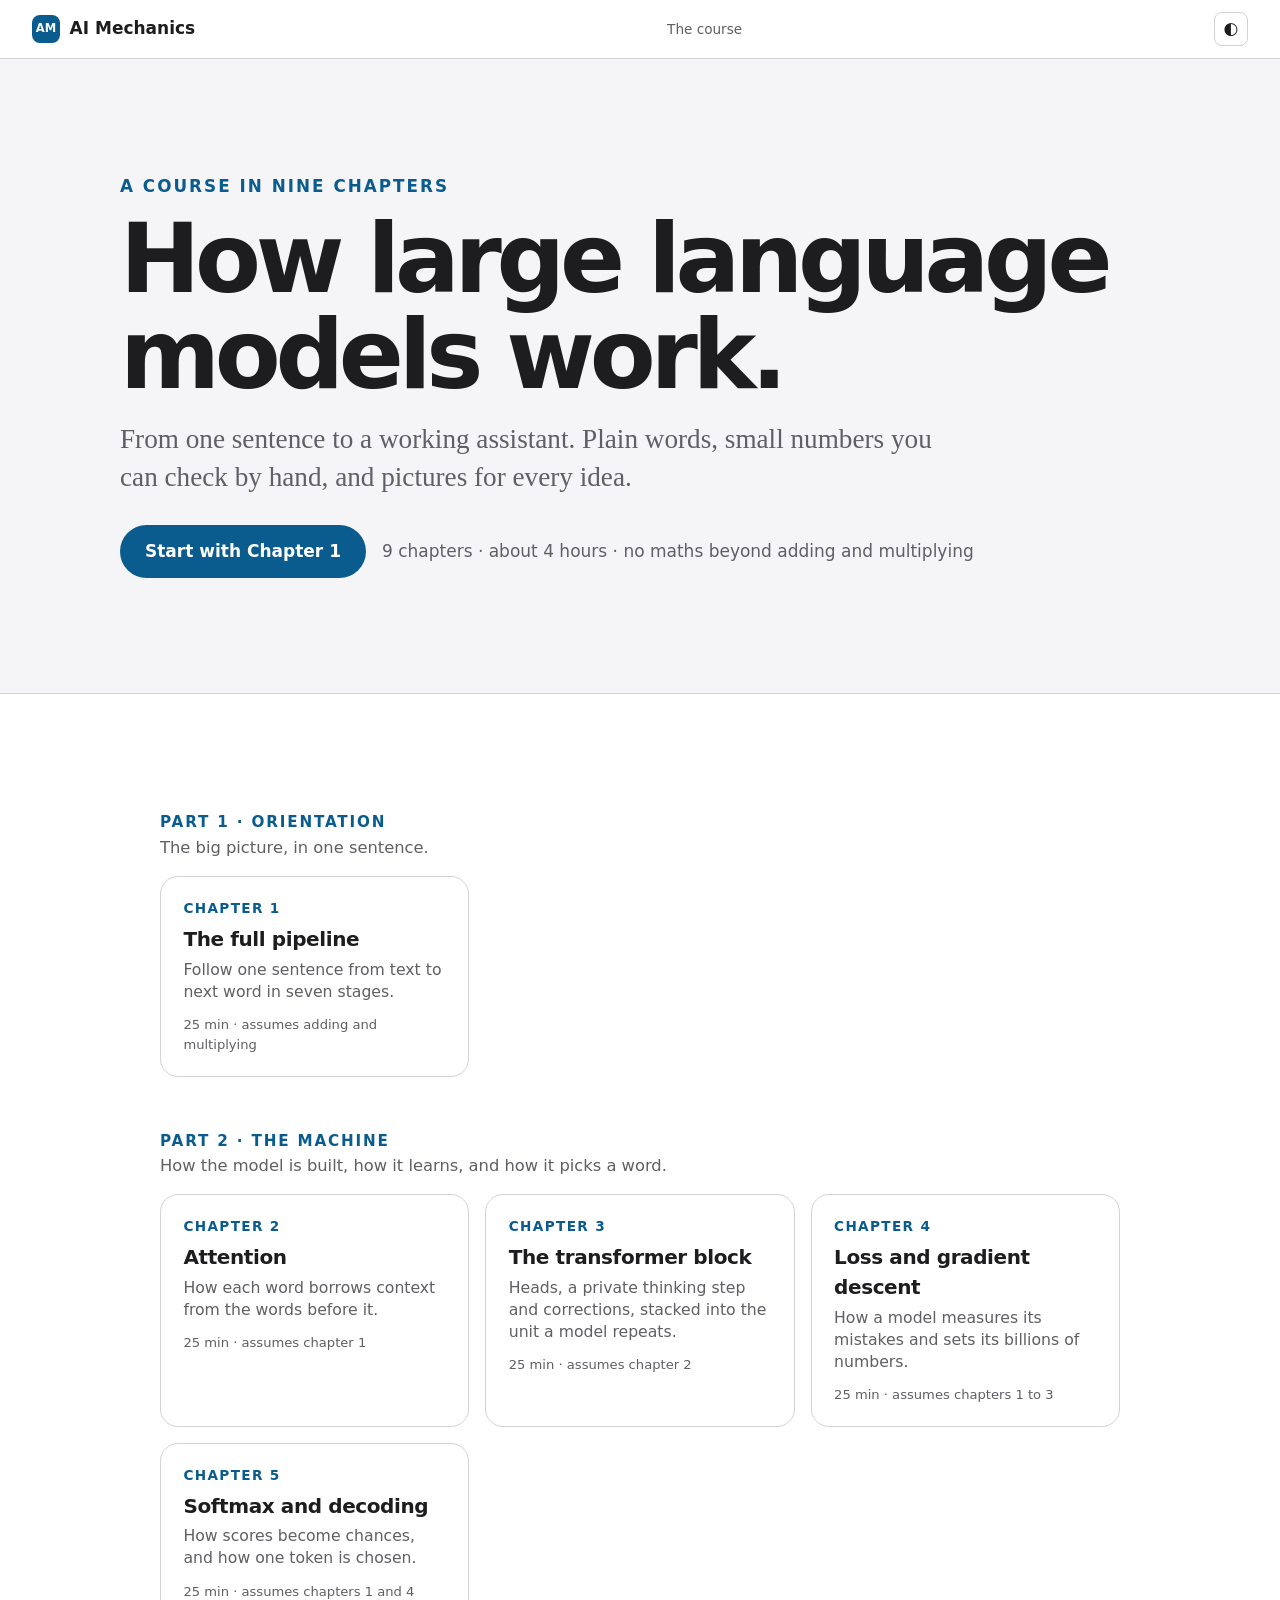
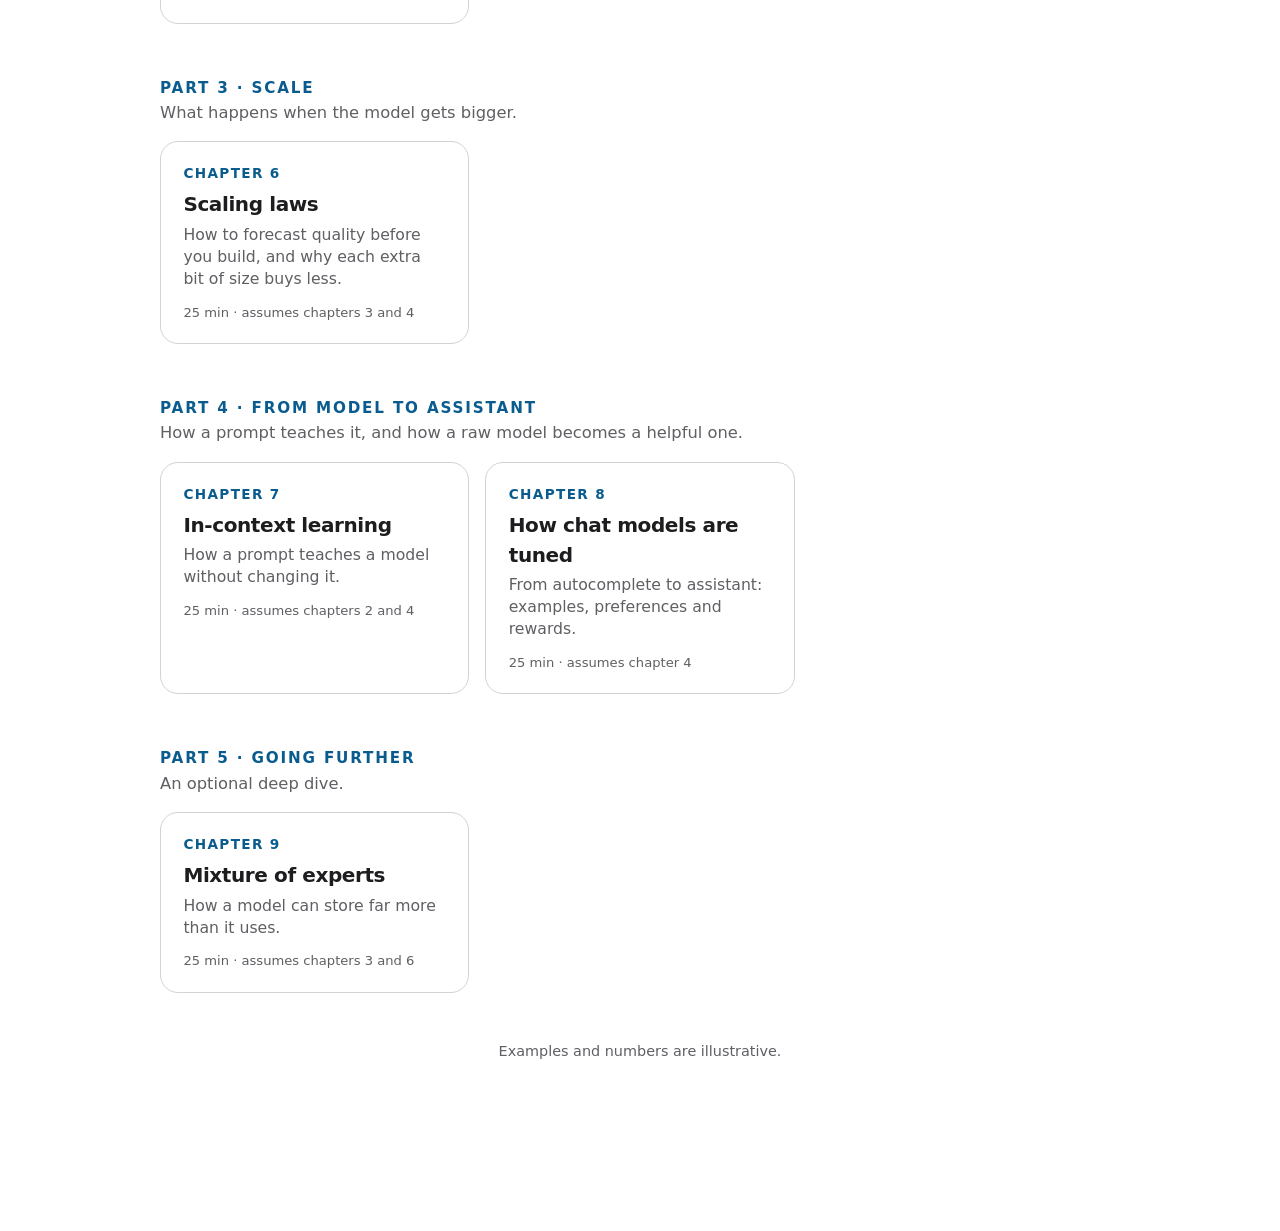
==== index.html @ 391e8fcd "Publish AI Mechanics: a nine-chapter course on how large language models work Static site (HTML, CSS" ====
<!doctype html>
<html lang="en">
<head>
<meta charset="utf-8">
<meta name="viewport" content="width=device-width, initial-scale=1">
<title>AI Mechanics: How large language models work</title>
<meta name="description" content="A nine-chapter course on how large language models work. Plain words, small numbers you can check by hand, and a picture for every idea.">
<meta name="theme-color" content="#0a5c8f">
<link rel="icon" href="favicon.svg" type="image/svg+xml">
<link rel="apple-touch-icon" href="assets/apple-touch-icon.png">
<link rel="canonical" href="https://matthewschmidt1-lgtm.github.io/ai-mechanics/">
<meta property="og:type" content="website">
<meta property="og:site_name" content="AI Mechanics">
<meta property="og:title" content="AI Mechanics: How large language models work">
<meta property="og:description" content="A nine-chapter course on how large language models work. Plain words, small numbers you can check by hand, and a picture for every idea.">
<meta property="og:url" content="https://matthewschmidt1-lgtm.github.io/ai-mechanics/">
<meta property="og:image" content="https://matthewschmidt1-lgtm.github.io/ai-mechanics/assets/og.png">
<meta name="twitter:card" content="summary_large_image">
<link rel="stylesheet" href="css/book.css?v=1.1">
</head>
<body>
<div id="app"><noscript><p style="font:17px/1.5 -apple-system,Segoe UI,Roboto,sans-serif;max-width:34em;margin:4rem auto;padding:0 1.2rem">AI Mechanics needs JavaScript to show its chapters and figures. Please turn it on, or open this page in a different browser.</p></noscript></div>
<script>window.__video=1; window.__story=0;</script>
<script src="js/kit.js?v=1.0"></script>
<script src="js/chapters.js?v=1.0"></script>
<script src="js/home.js?v=1.0"></script>
</body>
</html>
---- css/book.css ----
:root{
  --bg:#fff; --bg2:#f5f5f7; --panel:#fff; --panel2:#f2f2f7; --ink:#1d1d1f; --muted:#5f5f64; --line:#d2d2d7;
  --brand:#0a5c8f; --on-brand:#fff; --good:#248a3d; --warn:#b25000; --canvas:#0b0b0d; --tint:#e3eef6; --tint2:#fdf3e1; --tint3:#e6f4ea;
  --serif:"New York","Iowan Old Style","Palatino Linotype",Palatino,Georgia,"Times New Roman",serif; --sans:-apple-system,BlinkMacSystemFont,"SF Pro Display","SF Pro Text","Segoe UI",Roboto,system-ui,"Helvetica Neue",Arial,sans-serif;
  --mono:ui-monospace,"SF Mono",Menlo,Consolas,"Liberation Mono",monospace; color-scheme:light;
}
@media (prefers-color-scheme: dark){:root:not([data-theme=light]){
  --bg:#000; --bg2:#0a0a0c; --panel:#1c1c1e; --panel2:#2c2c2e; --ink:#f5f5f7; --muted:#a1a1a6; --line:#3a3a3c;
  --brand:#3aa0d8; --on-brand:#06202f; --good:#30d158; --warn:#ff9f0a; --tint:#0a2433; --tint2:#2b2108; --tint3:#0d2616; color-scheme:dark;}}
:root[data-theme=dark]{--bg:#000; --bg2:#0a0a0c; --panel:#1c1c1e; --panel2:#2c2c2e; --ink:#f5f5f7; --muted:#a1a1a6; --line:#3a3a3c;--brand:#3aa0d8; --on-brand:#06202f; --good:#30d158; --warn:#ff9f0a; --tint:#0a2433; --tint2:#2b2108; --tint3:#0d2616; color-scheme:dark}
*{box-sizing:border-box}
html{scroll-behavior:smooth;scroll-padding-top:76px}
body{margin:0;background:var(--bg);color:var(--ink);font-family:var(--sans);font-size:17px;line-height:1.5;-webkit-font-smoothing:antialiased}
h1,h2,h3,h4,p,ol,ul{margin:0}
button{font:inherit;color:inherit}
svg{display:block;max-width:100%}
a{color:var(--brand)}

.top{position:sticky;top:0;z-index:40;display:flex;align-items:center;gap:1rem;padding:.75rem clamp(16px,3vw,32px);background:color-mix(in srgb,var(--bg) 84%,transparent);backdrop-filter:saturate(180%) blur(18px);border-bottom:1px solid var(--line)}
.brand{display:flex;align-items:center;gap:.6rem;font-weight:600;text-decoration:none;color:var(--ink)}
.logo{width:28px;height:28px;border-radius:8px;background:var(--brand);color:var(--on-brand);display:grid;place-items:center;font-size:.72rem;font-weight:700}
.crumb{margin-left:auto;margin-right:auto;font-size:.85rem;color:var(--muted);font-weight:500}
.icon-btn{width:34px;height:34px;border-radius:8px;border:1px solid var(--line);background:transparent;cursor:pointer;display:grid;place-items:center}
.pbar{position:absolute;left:0;bottom:-1px;height:2px;background:var(--brand);width:0}

.chapter-hero{background:var(--bg2);border-bottom:1px solid var(--line);padding:clamp(48px,8vw,104px) clamp(18px,4vw,40px)}
.chapter-hero .in{max-width:1240px;margin:0 auto}
.kicker{font-size:.8rem;font-weight:600;letter-spacing:.14em;text-transform:uppercase;color:var(--brand)}
.chapter-hero h1{font-family:var(--sans);font-size:clamp(2.6rem,7vw,5.6rem);font-weight:600;letter-spacing:-.05em;line-height:1;margin:.6rem 0 1rem}
.chapter-hero .sub{font-family:var(--serif);font-size:clamp(1.2rem,2vw,1.6rem);color:var(--muted);max-width:34em;line-height:1.4}
.meta{display:flex;gap:1.6rem;flex-wrap:wrap;margin-top:1.6rem;font-size:.9rem;color:var(--muted)}
.meta b{color:var(--ink);font-weight:600}

.layout{display:grid;grid-template-columns:230px minmax(0,1fr);gap:clamp(24px,4vw,64px);max-width:1240px;margin:0 auto;padding:0 clamp(18px,4vw,40px)}
.toc{position:sticky;top:76px;align-self:start;padding:36px 0;font-size:.92rem}
.toc h4{font-size:.72rem;letter-spacing:.14em;text-transform:uppercase;color:var(--muted);font-weight:600;margin-bottom:.8rem}
.toc a{display:block;padding:.45rem .8rem;margin-left:-.8rem;border-left:2px solid transparent;color:var(--muted);text-decoration:none;line-height:1.3}
.toc a:hover{color:var(--ink)}
.toc a.on{color:var(--ink);border-left-color:var(--brand);font-weight:600}
.toc a span{display:block;font-size:.72rem;letter-spacing:.1em;color:var(--brand);font-weight:600}
article{min-width:0;padding:clamp(28px,4vw,56px) 0 96px}

section.sec{padding-top:clamp(36px,5vw,64px);margin-top:clamp(20px,3vw,36px);border-top:1px solid var(--line)}
section.sec:first-of-type{border-top:0;margin-top:0;padding-top:0}
.sec-n{font-size:.8rem;font-weight:600;letter-spacing:.14em;color:var(--brand)}
h2{font-family:var(--sans);font-size:clamp(1.9rem,3.6vw,2.8rem);font-weight:600;letter-spacing:-.04em;line-height:1.08;margin:.3rem 0 1.2rem;max-width:20em}
h3{font-family:var(--sans);font-size:1.3rem;font-weight:600;letter-spacing:-.02em;margin:2rem 0 .6rem}
.prose{max-width:700px}
.prose p{font-family:var(--serif);font-size:1.22rem;line-height:1.62;margin:0 0 1.1rem}
.prose p b,.prose p strong{font-weight:700}
.prose p i{font-style:italic}
.term{border-bottom:2px solid color-mix(in srgb,var(--brand) 45%,transparent);font-weight:600}
code,.mono{font-family:var(--mono);font-size:.88em;background:var(--panel2);padding:.1em .38em;border-radius:6px}
.eq{font-family:var(--mono);font-size:1.05rem;background:var(--panel2);border:1px solid var(--line);border-radius:12px;padding:.9rem 1.2rem;margin:1rem 0 1.3rem;max-width:700px;overflow-x:auto;white-space:nowrap}

.box{max-width:700px;border-radius:16px;padding:1.1rem 1.3rem 1.2rem;margin:1.6rem 0;border:1px solid var(--line);background:var(--panel)}
.box .lab{font-size:.72rem;font-weight:700;letter-spacing:.14em;text-transform:uppercase;margin-bottom:.45rem;display:block}
.box p{font-family:var(--serif);font-size:1.12rem;line-height:1.55;margin:0 0 .6rem}
.box p:last-child{margin-bottom:0}
.box.def{border-left:5px solid var(--brand)}.box.def .lab{color:var(--brand)}
.box.key{background:var(--tint);border-color:transparent}.box.key .lab{color:var(--brand)}
.box.analogy{background:var(--tint2);border-color:transparent}.box.analogy .lab{color:var(--warn)}
.box.example{max-width:760px;background:var(--panel);border:1.5px solid var(--ink);padding:1.3rem 1.5rem 1.5rem}.box.example .lab{color:var(--ink)}
.box.check{background:var(--tint3);border-color:transparent}.box.check .lab{color:var(--good)}
.box.note{background:var(--bg2);border-color:transparent}.box.note .lab{color:var(--muted)}
.box ol.steps{list-style:none;padding:0;counter-reset:s;margin:.6rem 0 0}
.box ol.steps li{counter-increment:s;position:relative;padding:.1rem 0 1rem 2.6rem;font-family:var(--serif);font-size:1.1rem;line-height:1.55}
.box ol.steps li::before{content:counter(s);position:absolute;left:0;top:.05rem;width:1.7rem;height:1.7rem;border-radius:50%;background:var(--ink);color:var(--bg);font-family:var(--sans);font-weight:700;font-size:.85rem;display:grid;place-items:center}
.box ol.steps li:last-child{padding-bottom:0}
table.calc{border-collapse:collapse;margin:.7rem 0;font-family:var(--mono);font-size:.92rem;width:100%;max-width:640px}
table.calc th{font-family:var(--sans);font-size:.72rem;letter-spacing:.1em;text-transform:uppercase;color:var(--muted);text-align:right;padding:.35rem .7rem;border-bottom:1.5px solid var(--line);font-weight:600}
table.calc th:first-child,table.calc td:first-child{text-align:left}
table.calc td{padding:.4rem .7rem;text-align:right;border-bottom:1px solid var(--line)}
table.calc tr.sum td{font-weight:700;border-top:1.5px solid var(--ink);border-bottom:0}
table.calc .hl{background:color-mix(in srgb,var(--brand) 16%,transparent)}
details{margin-top:.6rem}
summary{cursor:pointer;font-family:var(--sans);font-weight:600;font-size:.95rem;color:var(--brand);list-style:none}
summary::-webkit-details-marker{display:none}
summary::before{content:"+  ";font-weight:700}
details[open] summary::before{content:"\2212  "}
details .ans{margin-top:.6rem;padding-top:.6rem;border-top:1px solid color-mix(in srgb,var(--ink) 15%,transparent)}
.q{margin:0 0 1.3rem;padding-bottom:1.1rem;border-bottom:1px solid color-mix(in srgb,var(--ink) 12%,transparent)}
.q:last-child{border:0;margin:0;padding:0}
.q .qt{font-family:var(--serif);font-size:1.12rem;line-height:1.5}
.q .qn{font-family:var(--sans);font-weight:700;margin-right:.4rem}

figure{margin:2rem 0;max-width:980px}
.fig-art{position:relative;background:var(--canvas);border:1px solid #1c1c1e;border-radius:22px;overflow:hidden;aspect-ratio:2/1}
.fig-art svg{width:100%;height:100%}
figcaption{display:flex;gap:1rem;align-items:flex-start;justify-content:space-between;margin-top:.8rem;font-size:.95rem;color:var(--muted);line-height:1.45;max-width:760px}
figcaption b{color:var(--ink);font-weight:600}
.replay{flex:none;border:1px solid var(--line);background:transparent;border-radius:980px;padding:.3rem .85rem;font-size:.82rem;font-weight:600;cursor:pointer;color:var(--ink)}
.replay:hover{border-color:var(--brand);color:var(--brand)}

/* interactive */
.widget{max-width:760px;margin:1.6rem 0;border:1px solid var(--line);border-radius:18px;background:var(--panel);overflow:hidden}
.widget .wh{padding:.7rem 1.2rem;background:var(--bg2);border-bottom:1px solid var(--line);font-size:.72rem;font-weight:700;letter-spacing:.14em;text-transform:uppercase;color:var(--brand)}
.widget .wb{padding:1.2rem 1.3rem}
.wrow{display:grid;grid-template-columns:64px 1fr 56px 1fr 54px;gap:12px;align-items:center;margin-bottom:.8rem;font-family:var(--mono);font-size:.92rem}
.wrow b{font-family:var(--sans);font-weight:600}
.wrow input[type=range]{width:100%;accent-color:var(--brand)}
.wrow .bar{height:14px;border-radius:7px;background:var(--panel2);overflow:hidden}
.wrow .bar i{display:block;height:100%;background:var(--brand);width:0;transition:width .25s}
.wrow .pc{text-align:right;font-weight:700}
.wsum{font-family:var(--mono);font-size:.9rem;color:var(--muted);margin-top:.4rem}
.wcol{display:grid;grid-template-columns:64px 1fr 56px 1fr 54px;gap:12px;font-size:.7rem;letter-spacing:.1em;text-transform:uppercase;color:var(--muted);font-weight:600;margin-bottom:.4rem}

.summary-table{width:100%;max-width:760px;border-collapse:collapse;margin:1rem 0}
.summary-table td,.summary-table th{padding:.7rem .8rem;border-bottom:1px solid var(--line);text-align:left;vertical-align:top;font-size:.98rem}
.summary-table th{font-size:.72rem;letter-spacing:.1em;text-transform:uppercase;color:var(--muted)}
.summary-table td:first-child{font-weight:600;white-space:nowrap}
.summary-table td:nth-child(2){font-family:var(--mono);font-size:.88rem;color:var(--muted)}
.foot{padding:48px 0 72px;text-align:center;color:var(--muted);font-size:.9rem}


@media (max-width:620px){.prose p{font-size:1.1rem}.wrow,.wcol{grid-template-columns:52px 1fr 44px}.wrow .bar,.wrow .bar+.pc,.wcol span:nth-child(n+4){display:none}.fig-art{aspect-ratio:1.4/1}}
@media print{.top,.toc,.replay{display:none}.layout{display:block}}

/* illustration animation (used by the figures) */
.rise{opacity:0;animation:rise .7s cubic-bezier(.2,.8,.2,1) forwards;animation-delay:var(--d,0s);transform-box:fill-box;transform-origin:center}
@keyframes rise{from{opacity:0;transform:translateY(14px)}to{opacity:1;transform:none}}
.blink{animation:blink 1.05s steps(2) infinite}
@keyframes blink{50%{opacity:0}}
.fadeout{animation:fadeout .4s 1.7s forwards}
@keyframes fadeout{to{opacity:0}}
.flow{animation:flow 1.2s linear infinite}
@keyframes flow{to{stroke-dashoffset:-24}}
@media (prefers-reduced-motion: reduce){.rise{animation-duration:.01ms;animation-delay:0s}}
.chnav{display:grid;grid-template-columns:1fr 1fr;gap:16px;max-width:760px;margin:64px 0 0}
.chnav a{display:block;padding:1.2rem 1.4rem;border:1px solid var(--line);border-radius:18px;text-decoration:none;color:var(--ink);font-weight:600;font-size:1.15rem;letter-spacing:-.01em;background:var(--panel);transition:border-color .2s,transform .2s}
.chnav a:hover{border-color:var(--brand);transform:translateY(-2px)}
.chnav a span{display:block;font-size:.72rem;letter-spacing:.14em;text-transform:uppercase;color:var(--brand);margin-bottom:.3rem}
.chnav a.nx{text-align:right;grid-column:2}
.wrow.wide{grid-template-columns:64px 1fr 54px}
@media (max-width:620px){.chnav{grid-template-columns:1fr}.chnav a.nx{grid-column:1}}

/* ---- review pass: one reading edge, quieter boxes, one loud Key idea, clearer wayfinding ---- */
.box,.box.example,.widget,figcaption,.chnav,.summary-table,.eq,table.calc{max-width:700px}
figure{max-width:100%;margin:2.4rem 0}
figcaption{max-width:none;margin-top:.7rem;font-size:.98rem}
figcaption b{color:var(--ink)}
.fig-art{border-radius:18px}
.replay{min-height:36px}
section.sec{padding-top:clamp(56px,7vw,96px);margin-top:clamp(28px,4vw,56px)}
.sec-n{font-size:.85rem}
.chapter-hero{padding-bottom:clamp(36px,5vw,64px)}
@media (min-width:861px){.chapter-hero .in{padding-left:calc(230px + clamp(24px,4vw,64px))}}
@media (min-width:861px) and (max-width:1100px){.layout{grid-template-columns:180px minmax(0,1fr);gap:28px}.chapter-hero .in{padding-left:calc(180px + 28px)}.toc{font-size:.85rem}}
.prose p{margin-bottom:1rem}
.box p{font-size:1.18rem}

/* quiet definitions and analogies */
.box.def,.box.analogy,.box.note{background:none;border:0;border-left:3px solid var(--brand);border-radius:0;padding:.25rem 0 .25rem 1.1rem}
.box.analogy{border-left-color:var(--warn)}
.box.note{border-left-color:var(--line)}
.box.def .lab,.box.note .lab{color:var(--muted)}
.box.analogy p{font-style:italic}
/* the one loud callout */
.box.key{background:none;border:0;border-top:2px solid var(--brand);border-bottom:1px solid var(--line);border-radius:0;padding:1.3rem 0}
.box.key p{font-size:clamp(1.35rem,2.4vw,1.7rem);line-height:1.3;letter-spacing:-.01em;font-weight:500}
/* worked example: calmer frame, answer row stands out */
.box.example{border:1px solid var(--line);padding:1.4rem 1.6rem}
.box.example .lab{display:inline-block;background:var(--ink);color:var(--bg);padding:.25rem .65rem;border-radius:6px}
.box.example > p:last-child{background:var(--tint);margin:1.1rem -1.6rem -1.4rem;padding:1rem 1.6rem;border-radius:0 0 15px 15px}
table.calc{font-variant-numeric:tabular-nums}
table.calc td{padding:.55rem .8rem}
/* answers and widgets read as controls */
summary{display:inline-flex;align-items:center;gap:.5rem;padding:.5rem 1rem;border:1px solid var(--line);border-radius:980px;background:var(--panel);min-height:40px}
summary:hover{border-color:var(--brand)}
summary:focus-visible,.replay:focus-visible,.toc a:focus-visible{outline:2px solid var(--brand);outline-offset:2px}
details .ans{border-left:3px solid var(--good);padding-left:1rem;border-top:0}
.widget{border-color:var(--brand)}
.widget .wh::before{content:"Interactive";background:var(--brand);color:var(--on-brand);padding:.15rem .55rem;border-radius:980px;margin-right:.7rem;letter-spacing:.08em}
.widget input[type=range]{height:28px}
/* wayfinding */
.pbar{height:3px}
.toc a.on{background:var(--bg2);border-radius:0 8px 8px 0}
.toc a.done span::after{content:"  \2713";color:var(--good)}
.toc .count{margin-top:1rem;font-size:.78rem;color:var(--muted)}
@media (max-width:860px){
  .toc{display:flex;position:sticky;top:57px;z-index:30;gap:.4rem;overflow-x:auto;padding:.55rem 0;margin:0 calc(-1 * clamp(18px,4vw,40px));padding-left:clamp(18px,4vw,40px);background:var(--bg);border-bottom:1px solid var(--line);align-self:auto}
  .toc h4,.toc .count{display:none}
  .toc a{flex:none;margin:0;border:1px solid var(--line);border-radius:980px;padding:.3rem .8rem;white-space:nowrap}
  .toc a span{display:inline;margin-right:.35rem}
  .toc a.on{background:var(--brand);color:var(--on-brand);border-color:var(--brand)}
  .toc a.on span{color:var(--on-brand)}
  .layout{display:block;padding-top:0}
  .chapter-hero .in{padding-left:0}
}
@media (max-width:620px){
  .chapter-hero{padding:40px 18px 32px}
  figure{margin-left:-18px;margin-right:-18px}
  .fig-art{border-radius:0;border-left:0;border-right:0}
  figcaption{padding:0 18px}
  .summary-table td:nth-child(2),.summary-table th:nth-child(2){display:none}
  .summary-table td:first-child{white-space:normal}
  .box.example{padding:1.1rem 1.1rem}.box.example > p:last-child{margin:1rem -1.1rem -1.1rem;padding:.9rem 1.1rem}
  table.calc{display:block;overflow-x:auto}
}

ol.plain{margin:0 0 1rem;padding-left:1.4rem;font-family:var(--serif);font-size:1.22rem;line-height:1.6;max-width:700px}
ol.plain li{margin-bottom:.3rem}
.brand{white-space:nowrap}
.crumb{white-space:nowrap;overflow:hidden;text-overflow:ellipsis;min-width:0}
@media (max-width:620px){.crumb{display:none}.icon-btn{margin-left:auto}}

/* phone figures: keep text readable by letting the picture scroll sideways instead of shrinking */
.fig-hint{display:none}
@media (max-width:620px){
  .fig-art{aspect-ratio:auto;height:auto;overflow-x:auto;overflow-y:hidden;-webkit-overflow-scrolling:touch;scrollbar-width:thin}
  .fig-art svg{width:960px;height:480px;max-width:none}
  .fig-hint{display:block;padding:.5rem 18px 0;font-size:.8rem;color:var(--muted);letter-spacing:.02em}
}
.box.ref{background:var(--bg2);border:0;border-left:3px solid var(--muted);border-radius:0 14px 14px 0;padding:1rem 1.2rem 1.1rem}
.box.ref .lab{color:var(--muted)}
.box.ref p{font-family:var(--sans);font-size:1rem;line-height:1.55}
.box.ref a,.summary-table a{color:var(--brand);font-weight:600}

/* ---- second review pass ---- */
.replay{min-height:44px;padding:.45rem 1.1rem}
summary{min-height:44px}
.chnav a:focus-visible,.icon-btn:focus-visible,.box.ref a:focus-visible,.widget input:focus-visible,.brand:focus-visible,summary:focus-visible{outline:2px solid var(--brand);outline-offset:2px}
.box.ref a[target=_blank]::after,.summary-table a[target=_blank]::after{content:" \2197";font-weight:400}
.box.ref a{display:inline-block;padding:.15rem 0}
.box ol.steps li::before{background:var(--panel2);color:var(--ink);border:1px solid var(--line)}
:root[data-theme=dark] .sec-n,:root[data-theme=dark] .kicker,:root[data-theme=dark] .box .lab,:root[data-theme=dark] .widget .wh{color:#6cb8e6}
@media (prefers-color-scheme: dark){:root:not([data-theme=light]) .sec-n,:root:not([data-theme=light]) .kicker,:root:not([data-theme=light]) .box .lab,:root:not([data-theme=light]) .widget .wh{color:#6cb8e6}}
.box.def .lab,.box.note .lab,.box.ref .lab{color:var(--muted)}
.box.analogy .lab{color:var(--warn)}.box.check .lab{color:var(--good)}
@media (max-width:860px){
  .toc::before{content:attr(data-count);flex:none;align-self:center;font-size:.78rem;font-weight:600;color:var(--muted);padding-right:.5rem}
  .toc a{min-height:40px;display:inline-flex;align-items:center}
}
@media (max-width:620px){
  .icon-btn{width:44px;height:44px}
  table.calc{border-right:3px solid var(--line)}
  table.calc th,table.calc td{padding:.5rem .55rem;font-size:.85rem}
  .widget input[type=range]{height:44px}
}

/* larger eyebrows: the small uppercase labels above titles and boxes */
.kicker{font-size:1.05rem;letter-spacing:.12em}
.sec-n{font-size:1.05rem;letter-spacing:.12em}
.box .lab{font-size:.9rem;letter-spacing:.12em;margin-bottom:.55rem}
.widget .wh{font-size:.88rem;letter-spacing:.12em}
.toc h4{font-size:.85rem}
.toc a span{font-size:.85rem}
.chnav a span{font-size:.85rem}
.summary-table th,table.calc th{font-size:.82rem}
.box.example .lab{font-size:.9rem}
@media (max-width:620px){.kicker,.sec-n{font-size:.95rem}.box .lab{font-size:.85rem}}

/* chapters menu and richer chapter cards */
.top details.ch{position:relative}
.top details.ch summary{display:inline-flex;align-items:center;min-height:36px;padding:.3rem .9rem;border:1px solid var(--line);border-radius:980px;font-size:.88rem;font-weight:600;color:var(--ink);cursor:pointer;list-style:none;background:transparent}
.top details.ch summary::before{content:"";}
.top details.ch[open] summary{border-color:var(--brand);color:var(--brand)}
.top details.ch ul{position:absolute;top:46px;left:0;width:340px;max-height:72vh;overflow:auto;background:var(--panel);border:1px solid var(--line);border-radius:14px;padding:.4rem;list-style:none;margin:0;box-shadow:0 18px 50px rgba(0,0,0,.22);z-index:60}
.top details.ch a{display:flex;gap:.7rem;align-items:baseline;padding:.6rem .8rem;min-height:44px;border-radius:8px;color:var(--ink);text-decoration:none;font-size:.95rem}
.top details.ch a:hover{background:var(--bg2)}
.top details.ch a[aria-current]{background:var(--bg2);font-weight:600}
.top details.ch a b{flex:none;width:1.2rem;color:var(--brand);font-weight:700}
.top details.ch .tick{color:var(--good);font-style:normal}
.chnav a small{display:block;font-weight:400;font-size:.9rem;color:var(--muted);margin-top:.35rem;letter-spacing:0;line-height:1.35}
.chnav a.nx{background:var(--tint);border-color:transparent}
@media (max-width:620px){.top details.ch ul{position:fixed;left:12px;right:12px;width:auto;top:58px}.top details.ch summary{padding:.3rem .75rem}}

/* course home */
.home-hero{background:var(--bg2);border-bottom:1px solid var(--line);padding:clamp(56px,9vw,120px) clamp(18px,4vw,40px)}
.home-hero .in,.home-main{max-width:1040px;margin:0 auto}
.home-hero h1{font-size:clamp(2.8rem,8vw,6rem);font-weight:600;letter-spacing:-.055em;line-height:1;margin:.7rem 0 1.1rem}
.home-hero .sub{font-family:var(--serif);font-size:clamp(1.2rem,2.2vw,1.7rem);color:var(--muted);max-width:30em;line-height:1.4}
.home-hero .row{display:flex;gap:1rem;align-items:center;flex-wrap:wrap;margin-top:1.8rem}
.btn{display:inline-flex;align-items:center;padding:.8rem 1.5rem;border-radius:980px;border:1px solid var(--line);background:var(--panel);font-weight:600;text-decoration:none;color:var(--ink)}
.btn.primary{background:var(--brand);border-color:transparent;color:var(--on-brand)}
.home-main{padding:clamp(32px,5vw,64px) clamp(18px,4vw,40px) 96px}
.part{margin-top:clamp(32px,5vw,56px)}
.part h2{font-family:var(--sans);font-size:.95rem;letter-spacing:.12em;text-transform:uppercase;color:var(--brand);font-weight:700;margin:0 0 .3rem;max-width:none}
.part p.pb{color:var(--muted);margin:0 0 1rem;font-size:1.02rem}
.cards{display:grid;grid-template-columns:repeat(auto-fill,minmax(300px,1fr));gap:16px}
a.cc{display:block;padding:1.3rem 1.4rem;border:1px solid var(--line);border-radius:18px;background:var(--panel);text-decoration:none;color:var(--ink);transition:border-color .2s,transform .2s}
a.cc:hover{border-color:var(--brand);transform:translateY(-2px)}
a.cc .n{font-size:.85rem;font-weight:700;letter-spacing:.1em;color:var(--brand)}
a.cc b{display:block;font-size:1.25rem;font-weight:600;letter-spacing:-.02em;margin:.35rem 0 .3rem}
a.cc p{color:var(--muted);font-size:.98rem;line-height:1.4;margin:0}
a.cc .m{margin-top:.8rem;font-size:.82rem;color:var(--muted)}
a.cc .m .ok{color:var(--good);font-weight:700}

/* phones: let figures run edge to edge, including the right side */
@media (max-width:620px){figure{max-width:none;width:calc(100% + 36px)}}
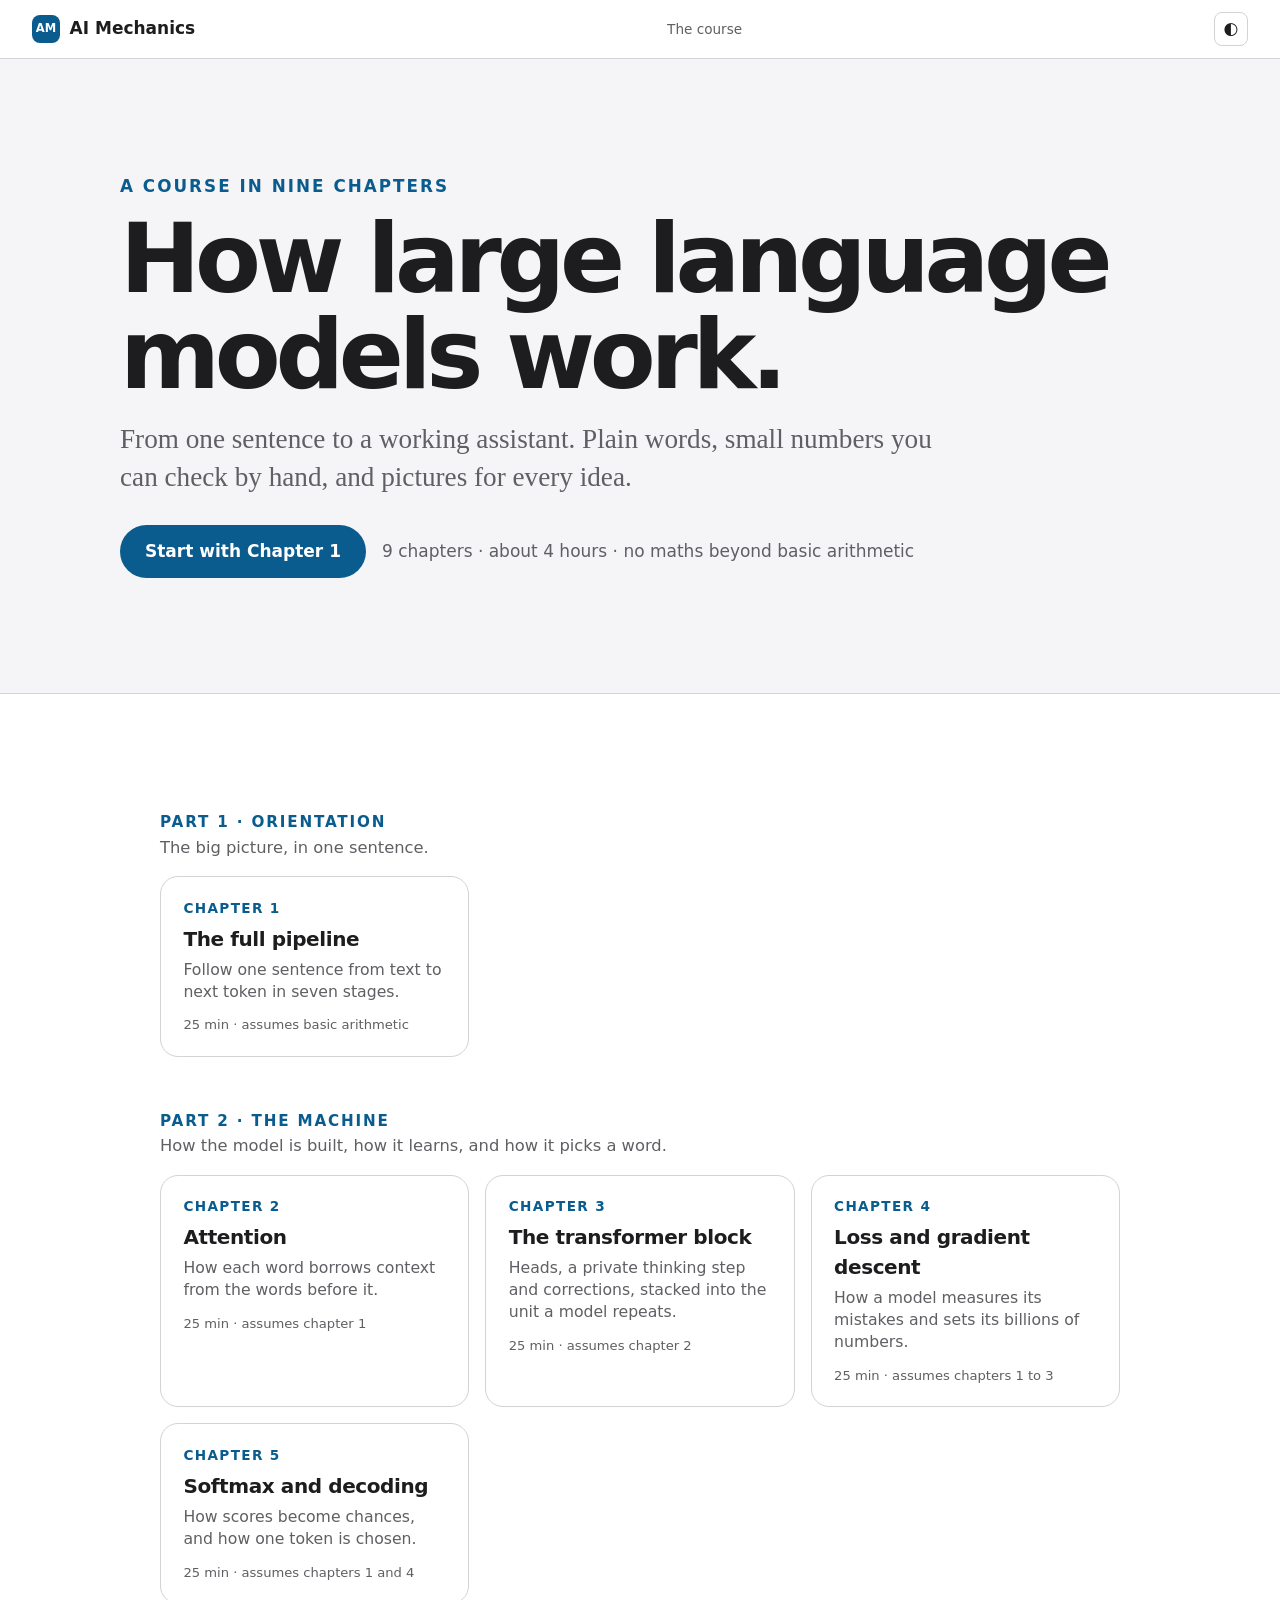
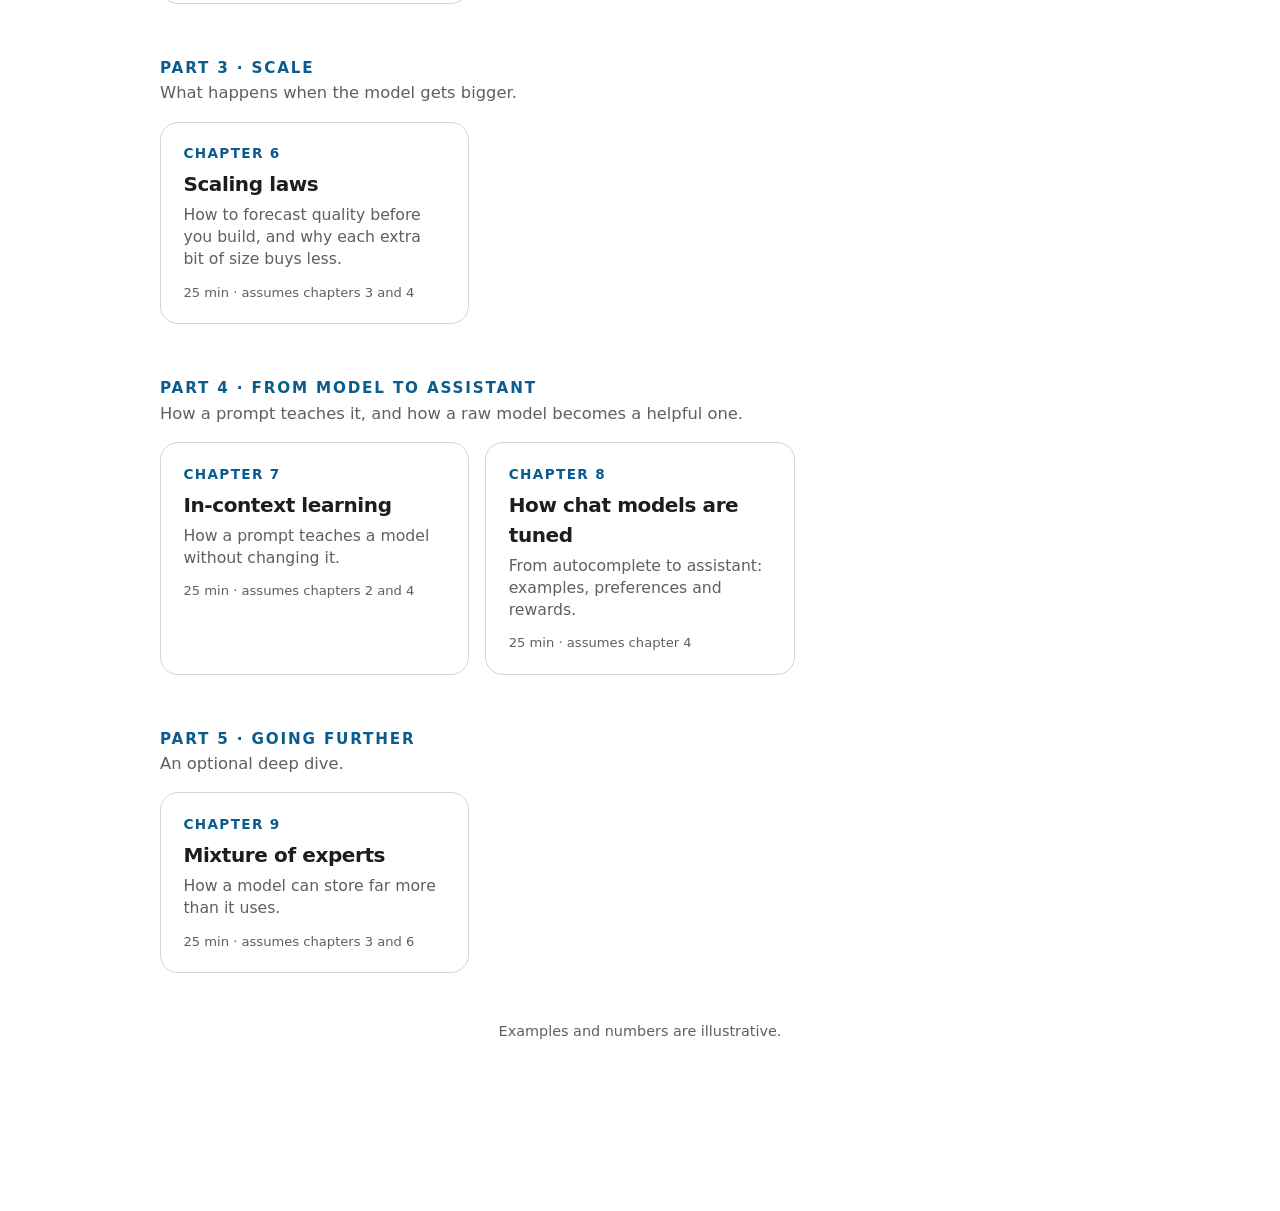
==== commit 0f81897d: "Chapter 1 final edit pass: token consistency, typeset softmax, simpler wording - Correct the Figure " ====
--- a/index.html
+++ b/index.html
@@ -16,13 +16,13 @@
 <meta property="og:url" content="https://matthewschmidt1-lgtm.github.io/ai-mechanics/">
 <meta property="og:image" content="https://matthewschmidt1-lgtm.github.io/ai-mechanics/assets/og.png">
 <meta name="twitter:card" content="summary_large_image">
-<link rel="stylesheet" href="css/book.css?v=1.1">
+<link rel="stylesheet" href="css/book.css?v=1.5">
 </head>
 <body>
 <div id="app"><noscript><p style="font:17px/1.5 -apple-system,Segoe UI,Roboto,sans-serif;max-width:34em;margin:4rem auto;padding:0 1.2rem">AI Mechanics needs JavaScript to show its chapters and figures. Please turn it on, or open this page in a different browser.</p></noscript></div>
 <script>window.__video=1; window.__story=0;</script>
-<script src="js/kit.js?v=1.0"></script>
-<script src="js/chapters.js?v=1.0"></script>
-<script src="js/home.js?v=1.0"></script>
+<script src="js/kit.js?v=1.5"></script>
+<script src="js/chapters.js?v=1.5"></script>
+<script src="js/home.js?v=1.5"></script>
 </body>
 </html>
--- a/css/book.css
+++ b/css/book.css
@@ -82,7 +82,7 @@
 .q{margin:0 0 1.3rem;padding-bottom:1.1rem;border-bottom:1px solid color-mix(in srgb,var(--ink) 12%,transparent)}
 .q:last-child{border:0;margin:0;padding:0}
 .q .qt{font-family:var(--serif);font-size:1.12rem;line-height:1.5}
-.q .qn{font-family:var(--sans);font-weight:700;margin-right:.4rem}
+.q .qn{font-family:var(--sans);font-weight:700;margin-right:.15rem}
 
 figure{margin:2rem 0;max-width:980px}
 .fig-art{position:relative;background:var(--canvas);border:1px solid #1c1c1e;border-radius:22px;overflow:hidden;aspect-ratio:2/1}
@@ -288,3 +288,9 @@
 
 /* phones: let figures run edge to edge, including the right side */
 @media (max-width:620px){figure{max-width:none;width:calc(100% + 36px)}}
+
+/* typeset fractions in formulas */
+.eq .frac{display:inline-flex;flex-direction:column;vertical-align:middle;text-align:center;margin:0 .2em}
+.eq .frac .num{border-bottom:1.5px solid currentColor;padding:0 .35em .2em}
+.eq .frac .den{padding:.2em .35em 0}
+.eq{white-space:nowrap;line-height:1.6}
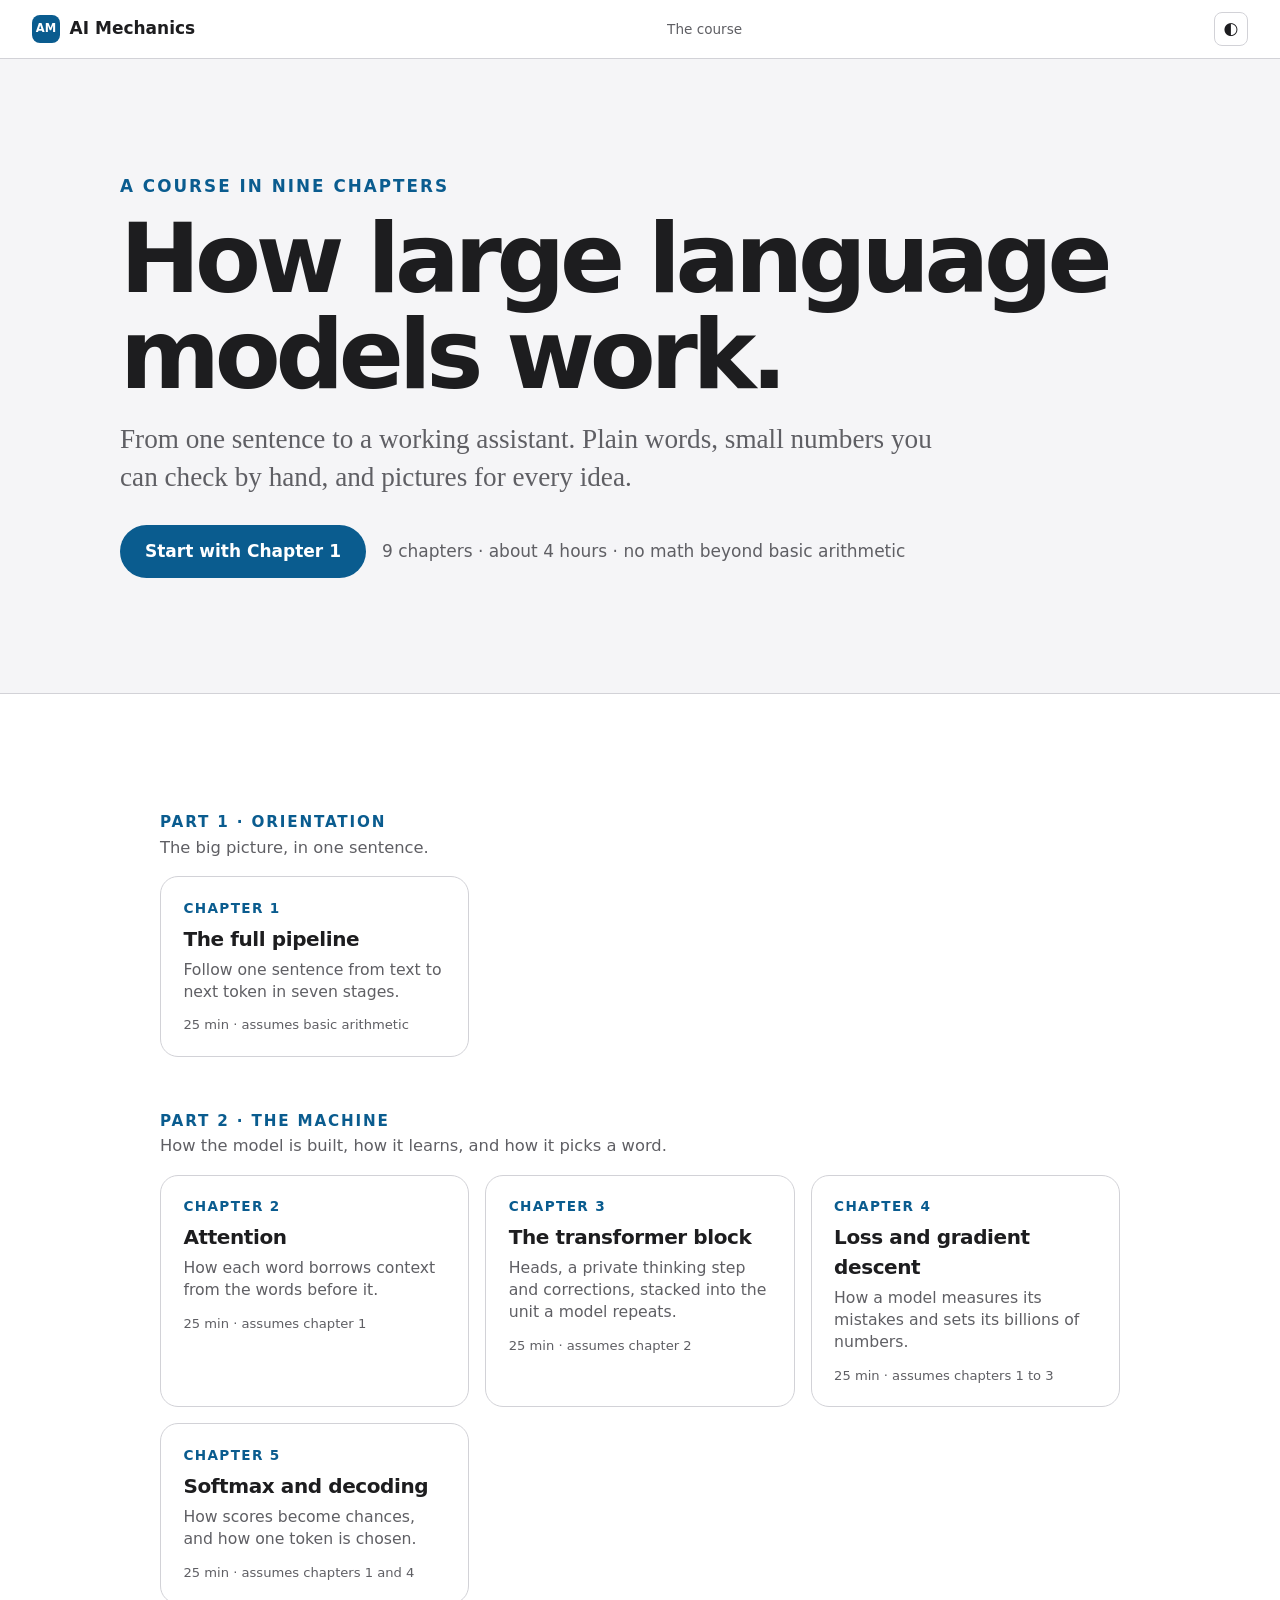
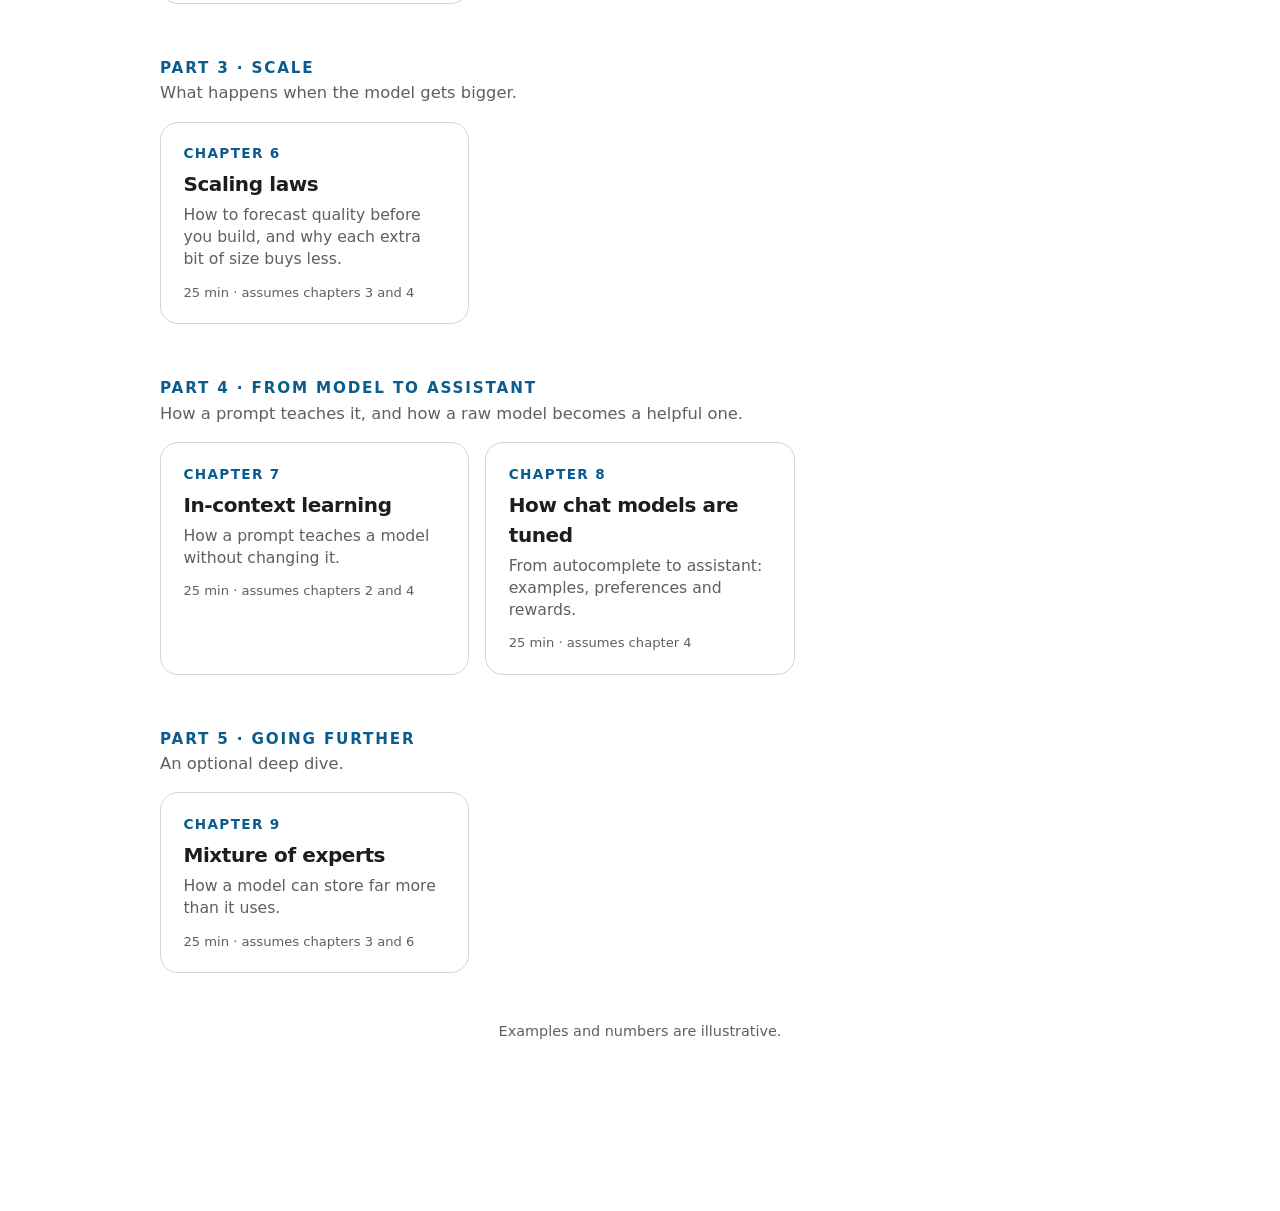
==== commit e5e478b6: "Apply the reader's pass: chapter hand-offs, clearer definitions, calmer interview boxes - Bridge eve" ====
--- a/index.html
+++ b/index.html
@@ -16,13 +16,13 @@
 <meta property="og:url" content="https://matthewschmidt1-lgtm.github.io/ai-mechanics/">
 <meta property="og:image" content="https://matthewschmidt1-lgtm.github.io/ai-mechanics/assets/og.png">
 <meta name="twitter:card" content="summary_large_image">
-<link rel="stylesheet" href="css/book.css?v=1.5">
+<link rel="stylesheet" href="css/book.css?v=1.9">
 </head>
 <body>
 <div id="app"><noscript><p style="font:17px/1.5 -apple-system,Segoe UI,Roboto,sans-serif;max-width:34em;margin:4rem auto;padding:0 1.2rem">AI Mechanics needs JavaScript to show its chapters and figures. Please turn it on, or open this page in a different browser.</p></noscript></div>
 <script>window.__video=1; window.__story=0;</script>
-<script src="js/kit.js?v=1.5"></script>
-<script src="js/chapters.js?v=1.5"></script>
-<script src="js/home.js?v=1.5"></script>
+<script src="js/kit.js?v=1.9"></script>
+<script src="js/chapters.js?v=1.9"></script>
+<script src="js/home.js?v=1.9"></script>
 </body>
 </html>
--- a/css/book.css
+++ b/css/book.css
@@ -294,3 +294,7 @@
 .eq .frac .num{border-bottom:1.5px solid currentColor;padding:0 .35em .2em}
 .eq .frac .den{padding:.2em .35em 0}
 .eq{white-space:nowrap;line-height:1.6}
+
+/* two-column glossary tables read left to right */
+table.calc.text th,table.calc.text td{text-align:left}
+table.calc.text td:first-child{white-space:nowrap;font-weight:600}
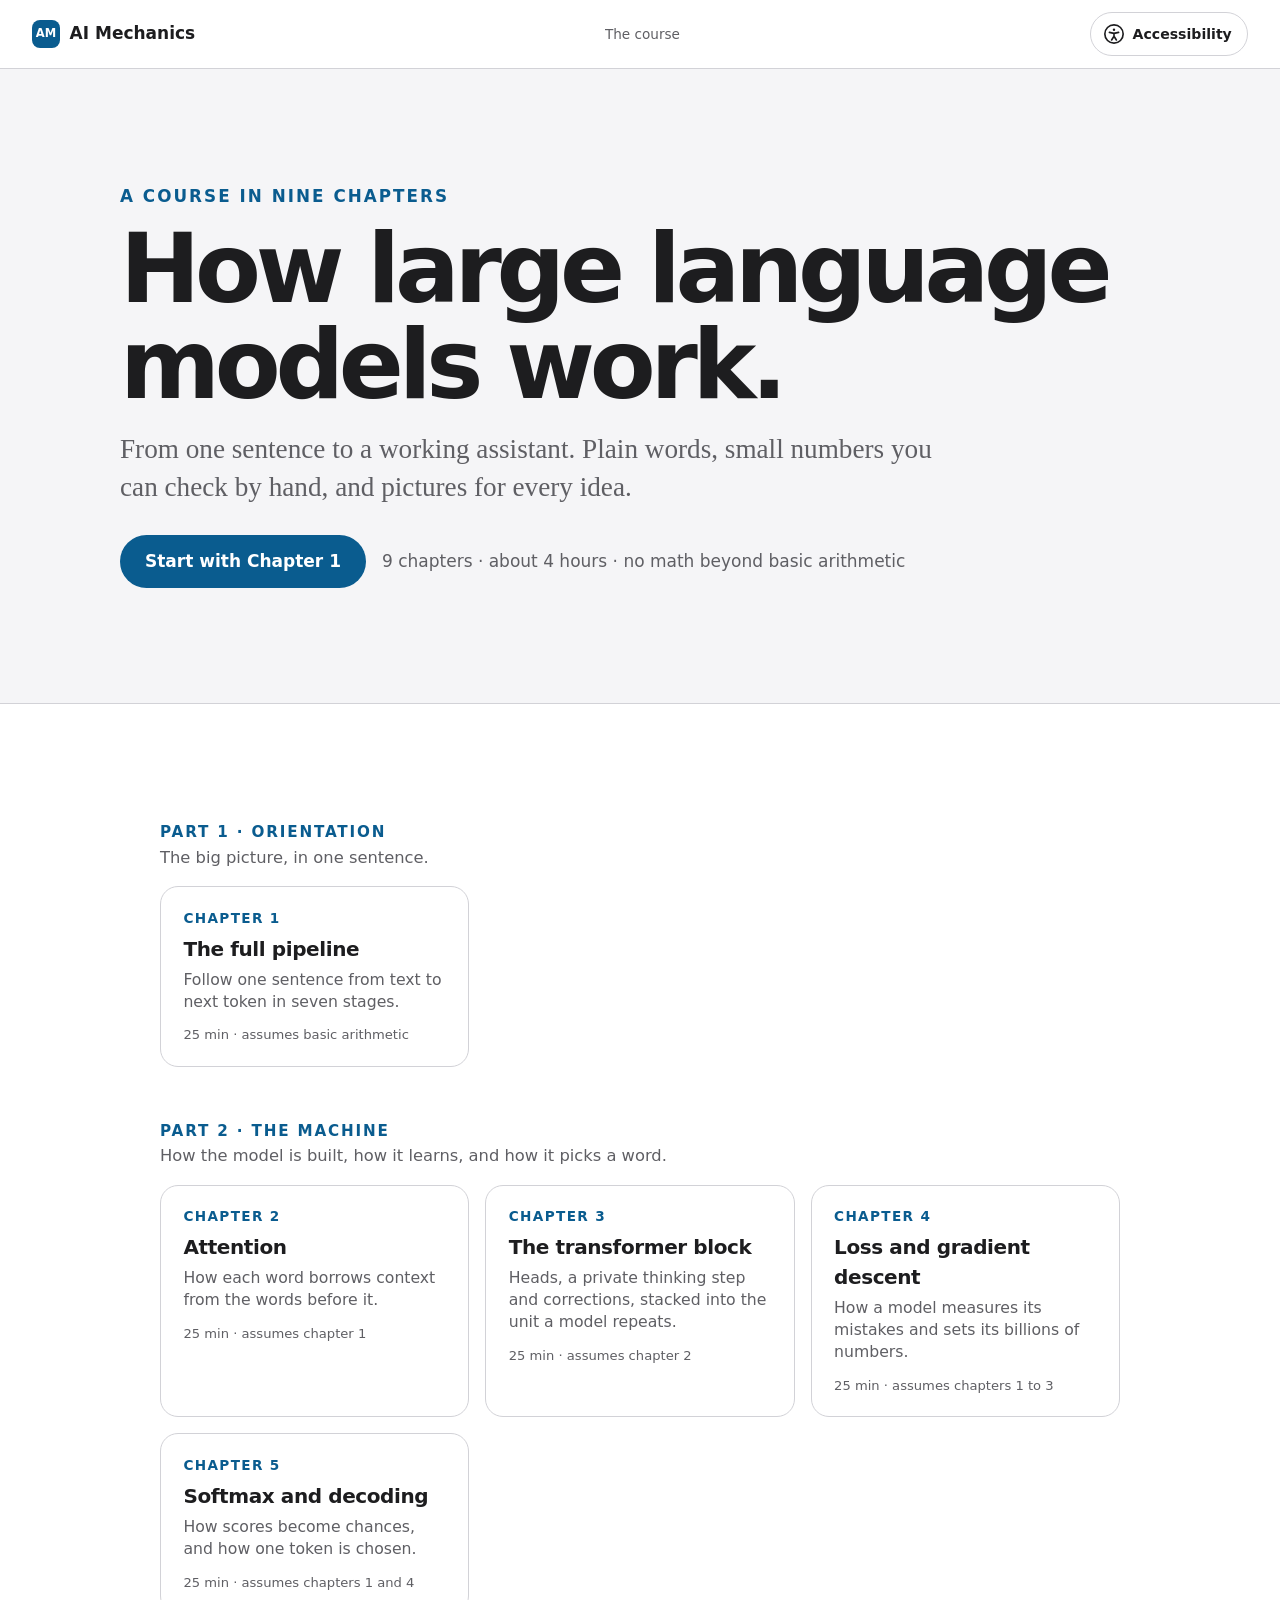
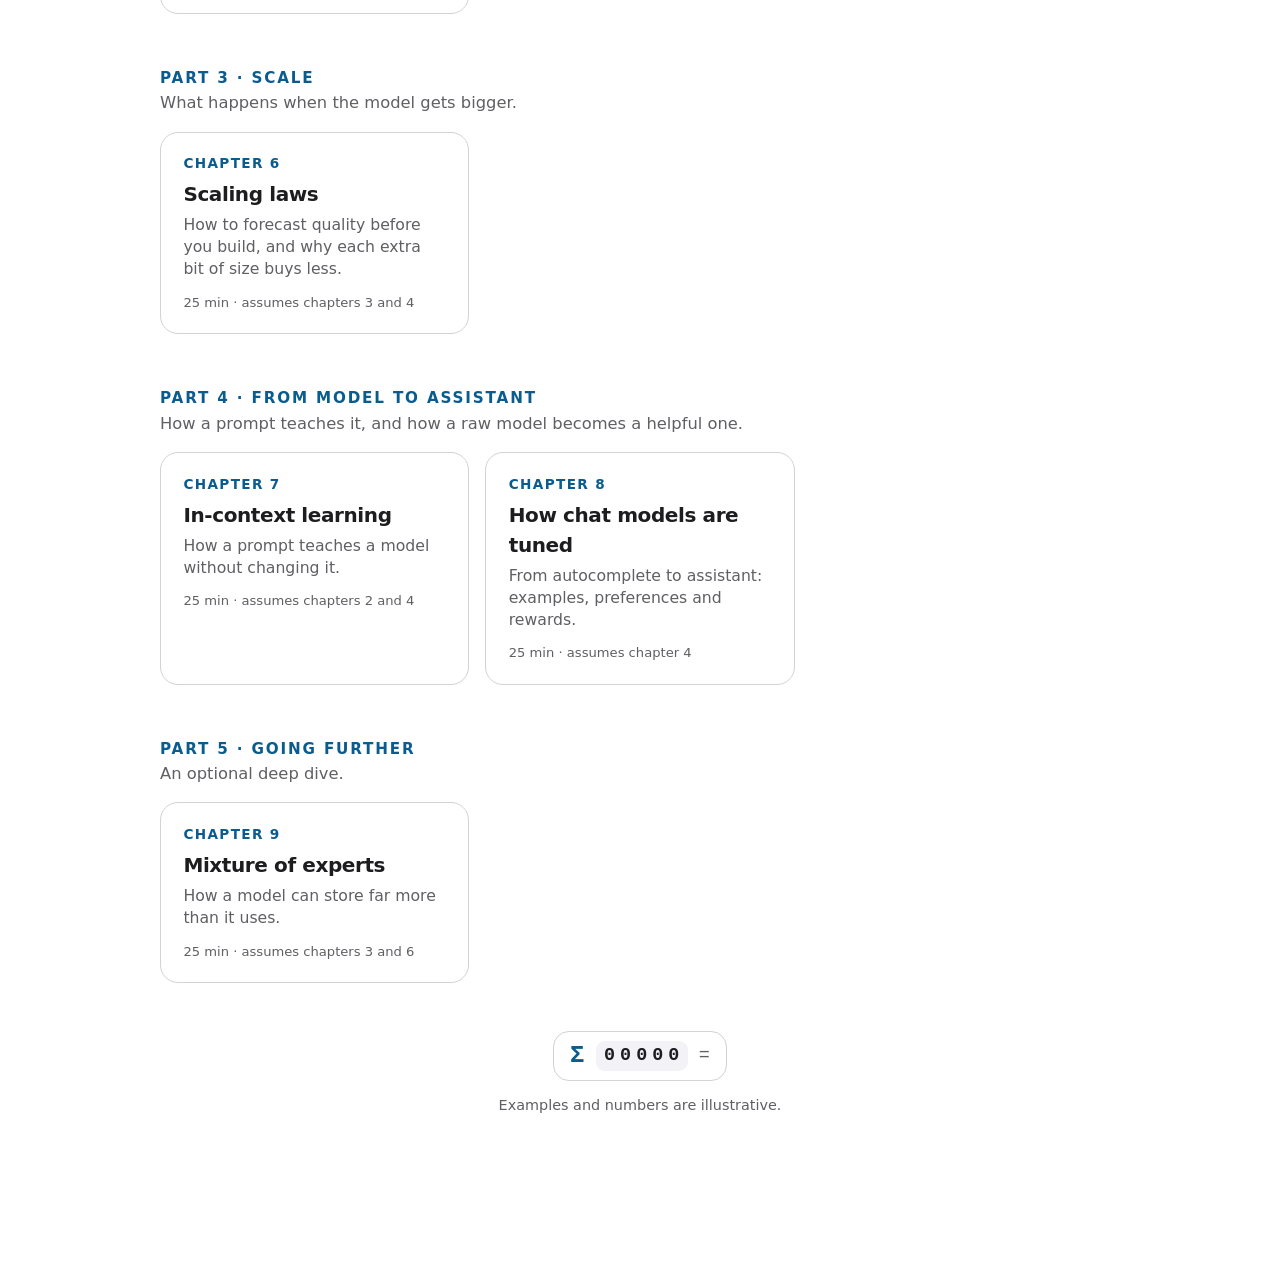
==== commit 52d07efc: "Add an Accessibility panel and a footer number cruncher - Accessibility button in every header: text" ====
--- a/index.html
+++ b/index.html
@@ -16,13 +16,14 @@
 <meta property="og:url" content="https://matthewschmidt1-lgtm.github.io/ai-mechanics/">
 <meta property="og:image" content="https://matthewschmidt1-lgtm.github.io/ai-mechanics/assets/og.png">
 <meta name="twitter:card" content="summary_large_image">
-<link rel="stylesheet" href="css/book.css?v=1.9">
+<link rel="stylesheet" href="css/book.css?v=2.1">
+<script src="js/prefs.js?v=2.1"></script>
 </head>
 <body>
 <div id="app"><noscript><p style="font:17px/1.5 -apple-system,Segoe UI,Roboto,sans-serif;max-width:34em;margin:4rem auto;padding:0 1.2rem">AI Mechanics needs JavaScript to show its chapters and figures. Please turn it on, or open this page in a different browser.</p></noscript></div>
 <script>window.__video=1; window.__story=0;</script>
-<script src="js/kit.js?v=1.9"></script>
-<script src="js/chapters.js?v=1.9"></script>
-<script src="js/home.js?v=1.9"></script>
+<script src="js/kit.js?v=2.1"></script>
+<script src="js/chapters.js?v=2.1"></script>
+<script src="js/home.js?v=2.1"></script>
 </body>
 </html>
--- a/css/book.css
+++ b/css/book.css
@@ -9,8 +9,8 @@
   --brand:#3aa0d8; --on-brand:#06202f; --good:#30d158; --warn:#ff9f0a; --tint:#0a2433; --tint2:#2b2108; --tint3:#0d2616; color-scheme:dark;}}
 :root[data-theme=dark]{--bg:#000; --bg2:#0a0a0c; --panel:#1c1c1e; --panel2:#2c2c2e; --ink:#f5f5f7; --muted:#a1a1a6; --line:#3a3a3c;--brand:#3aa0d8; --on-brand:#06202f; --good:#30d158; --warn:#ff9f0a; --tint:#0a2433; --tint2:#2b2108; --tint3:#0d2616; color-scheme:dark}
 *{box-sizing:border-box}
-html{scroll-behavior:smooth;scroll-padding-top:76px}
-body{margin:0;background:var(--bg);color:var(--ink);font-family:var(--sans);font-size:17px;line-height:1.5;-webkit-font-smoothing:antialiased}
+html{scroll-behavior:smooth;scroll-padding-top:calc(var(--hdr,57px) + 19px)}
+body{margin:0;background:var(--bg);color:var(--ink);font-family:var(--sans);font-size:1.0625rem;line-height:1.5;-webkit-font-smoothing:antialiased}
 h1,h2,h3,h4,p,ol,ul{margin:0}
 button{font:inherit;color:inherit}
 svg{display:block;max-width:100%}
@@ -32,7 +32,7 @@
 .meta b{color:var(--ink);font-weight:600}
 
 .layout{display:grid;grid-template-columns:230px minmax(0,1fr);gap:clamp(24px,4vw,64px);max-width:1240px;margin:0 auto;padding:0 clamp(18px,4vw,40px)}
-.toc{position:sticky;top:76px;align-self:start;padding:36px 0;font-size:.92rem}
+.toc{position:sticky;top:calc(var(--hdr,57px) + 19px);align-self:start;padding:36px 0;font-size:.92rem}
 .toc h4{font-size:.72rem;letter-spacing:.14em;text-transform:uppercase;color:var(--muted);font-weight:600;margin-bottom:.8rem}
 .toc a{display:block;padding:.45rem .8rem;margin-left:-.8rem;border-left:2px solid transparent;color:var(--muted);text-decoration:none;line-height:1.3}
 .toc a:hover{color:var(--ink)}
@@ -178,7 +178,7 @@
 .toc a.done span::after{content:"  \2713";color:var(--good)}
 .toc .count{margin-top:1rem;font-size:.78rem;color:var(--muted)}
 @media (max-width:860px){
-  .toc{display:flex;position:sticky;top:57px;z-index:30;gap:.4rem;overflow-x:auto;padding:.55rem 0;margin:0 calc(-1 * clamp(18px,4vw,40px));padding-left:clamp(18px,4vw,40px);background:var(--bg);border-bottom:1px solid var(--line);align-self:auto}
+  .toc{display:flex;position:sticky;top:var(--hdr,57px);z-index:30;gap:.4rem;overflow-x:auto;padding:.55rem 0;margin:0 calc(-1 * clamp(18px,4vw,40px));padding-left:clamp(18px,4vw,40px);background:var(--bg);border-bottom:1px solid var(--line);align-self:auto}
   .toc h4,.toc .count{display:none}
   .toc a{flex:none;margin:0;border:1px solid var(--line);border-radius:980px;padding:.3rem .8rem;white-space:nowrap}
   .toc a span{display:inline;margin-right:.35rem}
@@ -298,3 +298,65 @@
 /* two-column glossary tables read left to right */
 table.calc.text th,table.calc.text td{text-align:left}
 table.calc.text td:first-child{white-space:nowrap;font-weight:600}
+
+/* ---- accessibility panel ---- */
+.a11y{position:relative}
+.a11y-btn{display:inline-flex;align-items:center;gap:.5rem;min-height:44px;padding:.3rem .95rem .3rem .75rem;border:1px solid var(--line);border-radius:980px;background:transparent;color:var(--ink);font:600 .88rem var(--sans);cursor:pointer}
+.a11y-btn:hover,.a11y-btn[aria-expanded=true]{border-color:var(--brand);color:var(--brand)}
+.a11y-panel{position:absolute;right:0;top:calc(100% + 10px);width:330px;background:var(--panel);border:1px solid var(--line);border-radius:16px;box-shadow:0 18px 50px rgba(0,0,0,.25);padding:1rem 1.1rem;z-index:70;font-family:var(--sans)}
+.a11y-panel[hidden]{display:none}
+.a11y-row{display:flex;align-items:center;justify-content:space-between;gap:1rem;margin-bottom:.9rem}
+.a11y-lab{font-size:.78rem;font-weight:700;letter-spacing:.1em;text-transform:uppercase;color:var(--muted)}
+.a11y-sizebox{display:flex;align-items:center;gap:.4rem}
+.a11y-step{min-width:44px;min-height:44px;border:1px solid var(--line);border-radius:12px;background:var(--bg2);color:var(--ink);font:700 1rem var(--sans);cursor:pointer}
+.a11y-step:disabled{opacity:.35;cursor:default}
+.a11y-size-out{min-width:3.8em;text-align:center;font:.9rem var(--mono)}
+.a11y-seg{display:inline-flex;border:1px solid var(--line);border-radius:12px;overflow:hidden}
+.a11y-seg button{min-height:44px;padding:0 .85rem;border:0;background:transparent;color:var(--ink);font:600 .92rem var(--sans);cursor:pointer}
+.a11y-seg button[aria-pressed=true]{background:var(--brand);color:var(--on-brand)}
+.a11y-sw{display:flex;align-items:center;gap:.8rem;min-height:44px;margin-bottom:.3rem;font-weight:600;cursor:pointer}
+.a11y-sw input{width:48px;height:28px;-webkit-appearance:none;appearance:none;border-radius:14px;background:var(--panel2);border:1px solid var(--line);position:relative;cursor:pointer;flex:none;margin:0;transition:background .2s}
+.a11y-sw input::after{content:"";position:absolute;top:3px;left:3px;width:20px;height:20px;border-radius:50%;background:var(--ink);transition:transform .2s}
+.a11y-sw input:checked{background:var(--brand)}
+.a11y-sw input:checked::after{transform:translateX(20px);background:var(--on-brand)}
+.a11y-reset{width:100%;min-height:44px;margin-top:.5rem;border:1px solid var(--line);border-radius:12px;background:transparent;color:var(--muted);font:600 .92rem var(--sans);cursor:pointer}
+.a11y-panel button:focus-visible,.a11y-sw input:focus-visible,.a11y-btn:focus-visible{outline:2px solid var(--brand);outline-offset:2px}
+@media (max-width:900px){.a11y-txt{display:none}.a11y-btn{padding:.3rem .65rem}}
+@media (max-width:620px){.a11y{position:static;margin-left:auto}.a11y-panel{position:fixed;left:12px;right:12px;top:calc(var(--hdr,57px) + 8px);width:auto}}
+
+/* ---- high contrast ---- */
+:root[data-contrast=high]{--bg:#fff;--bg2:#fff;--panel:#fff;--panel2:#e8e8e8;--ink:#000;--muted:#262626;--line:#000;--brand:#00406b;--on-brand:#fff;--good:#00601f;--warn:#7a3300;--tint:#fff;--tint2:#fff;--tint3:#fff}
+@media (prefers-color-scheme: dark){:root[data-contrast=high]:not([data-theme=light]){--bg:#000;--bg2:#000;--panel:#000;--panel2:#1c1c1c;--ink:#fff;--muted:#ededed;--line:#fff;--brand:#80d2ff;--on-brand:#000;--good:#66ff99;--warn:#ffc25c;--tint:#000;--tint2:#000;--tint3:#000}}
+:root[data-contrast=high][data-theme=dark]{--bg:#000;--bg2:#000;--panel:#000;--panel2:#1c1c1c;--ink:#fff;--muted:#ededed;--line:#fff;--brand:#80d2ff;--on-brand:#000;--good:#66ff99;--warn:#ffc25c;--tint:#000;--tint2:#000;--tint3:#000}
+:root[data-contrast=high] a{text-decoration:underline}
+:root[data-contrast=high] .box,:root[data-contrast=high] .widget,:root[data-contrast=high] a.cc,:root[data-contrast=high] .chnav a{border:2px solid var(--ink)}
+:root[data-contrast=high] .box.def,:root[data-contrast=high] .box.analogy,:root[data-contrast=high] .box.note,:root[data-contrast=high] .box.ref{border:0;border-left:5px solid var(--ink)}
+:root[data-contrast=high] .box.key{border-top:3px solid var(--ink);border-bottom:2px solid var(--ink)}
+:root[data-contrast=high] .fig-art{border:2px solid var(--ink)}
+:root[data-contrast=high] .chapter-hero,:root[data-contrast=high] .home-hero{background:var(--bg);border-bottom:2px solid var(--ink)}
+:root[data-contrast=high] table.calc td,:root[data-contrast=high] table.calc th{border-bottom:1px solid var(--ink)}
+:root[data-contrast=high] .top{border-bottom:2px solid var(--ink)}
+:root[data-contrast=high] *:focus-visible{outline:3px solid var(--brand);outline-offset:3px}
+:root[data-contrast=high] .toc a.on{background:var(--ink);color:var(--bg);border-left-color:var(--ink)}
+:root[data-contrast=high] .toc a.on span{color:var(--bg)}
+
+/* ---- reduce motion (the reader's choice, on top of the system setting) ---- */
+:root[data-motion=reduce] *,:root[data-motion=reduce] *::before,:root[data-motion=reduce] *::after{animation-duration:.01ms!important;animation-delay:0s!important;animation-iteration-count:1!important;transition-duration:.01ms!important;scroll-behavior:auto!important}
+:root[data-motion=reduce] .rise{opacity:1}
+:root[data-motion=reduce] .cruncher .strip{animation:none}
+
+/* ---- the footer number cruncher ---- */
+.foot{display:flex;flex-direction:column;align-items:center;gap:.9rem}
+.foot p{margin:0}
+.cruncher{display:inline-flex;align-items:center;gap:.7rem;padding:.55rem 1rem;border:1px solid var(--line);border-radius:16px;background:var(--panel);font-family:var(--mono);font-size:1.15rem;color:var(--ink)}
+.cr-sigma{color:var(--brand);font-weight:700;font-size:1.3em;line-height:1}
+.cr-eq{color:var(--muted)}
+.cr-wheels{display:inline-flex;gap:.18rem;padding:.2rem .45rem;border-radius:9px;background:var(--panel2)}
+.cruncher .wheel{display:block;height:1.3em;line-height:1.3em;overflow:hidden;width:.72em;text-align:center;font-weight:700}
+.cruncher .strip{display:flex;flex-direction:column;animation:crunch var(--d,1.4s) steps(10,end) infinite}
+.cruncher .strip span{display:block;height:1.3em}
+@keyframes crunch{to{transform:translateY(-13em)}}
+@media (prefers-reduced-motion: reduce){.cruncher .strip{animation:none}}
+.a11y-panel{width:min(23rem,calc(100vw - 24px))}
+.a11y-row{flex-wrap:wrap}
+.a11y-seg button{padding:0 .75rem}
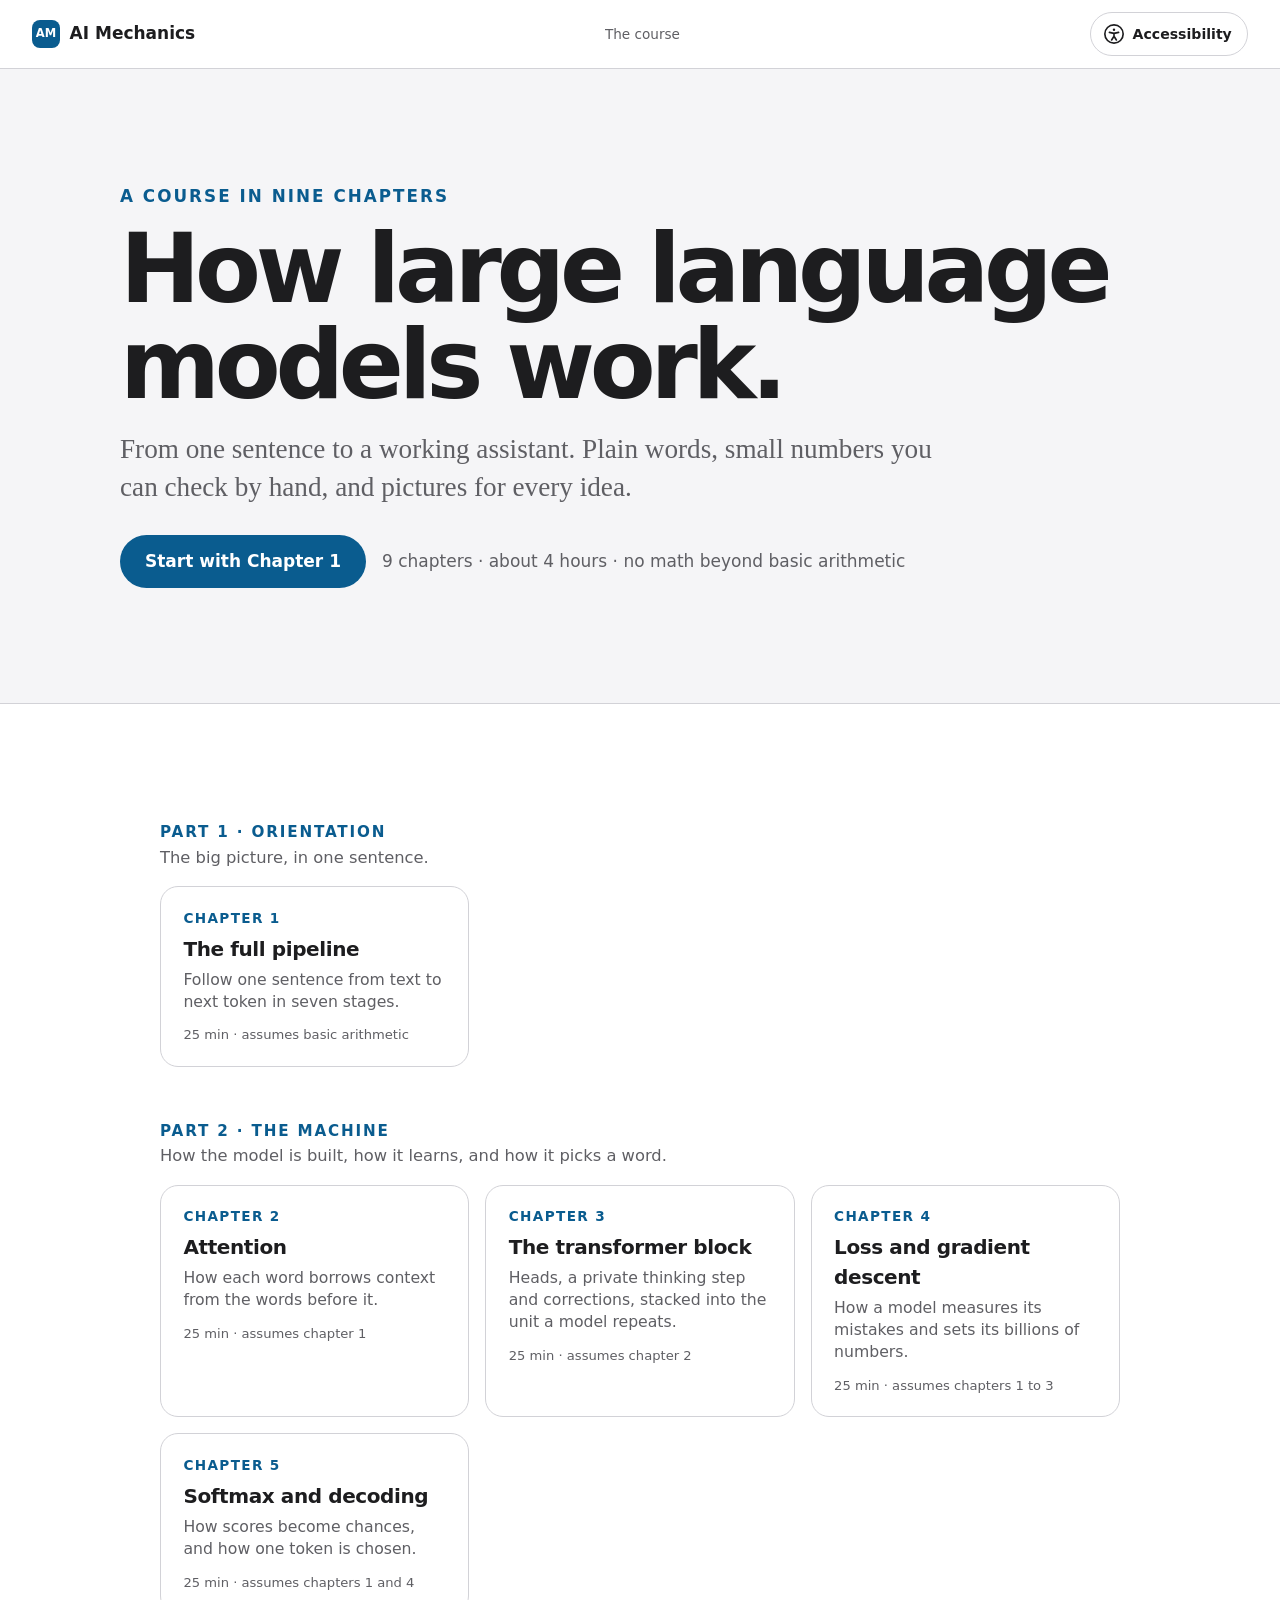
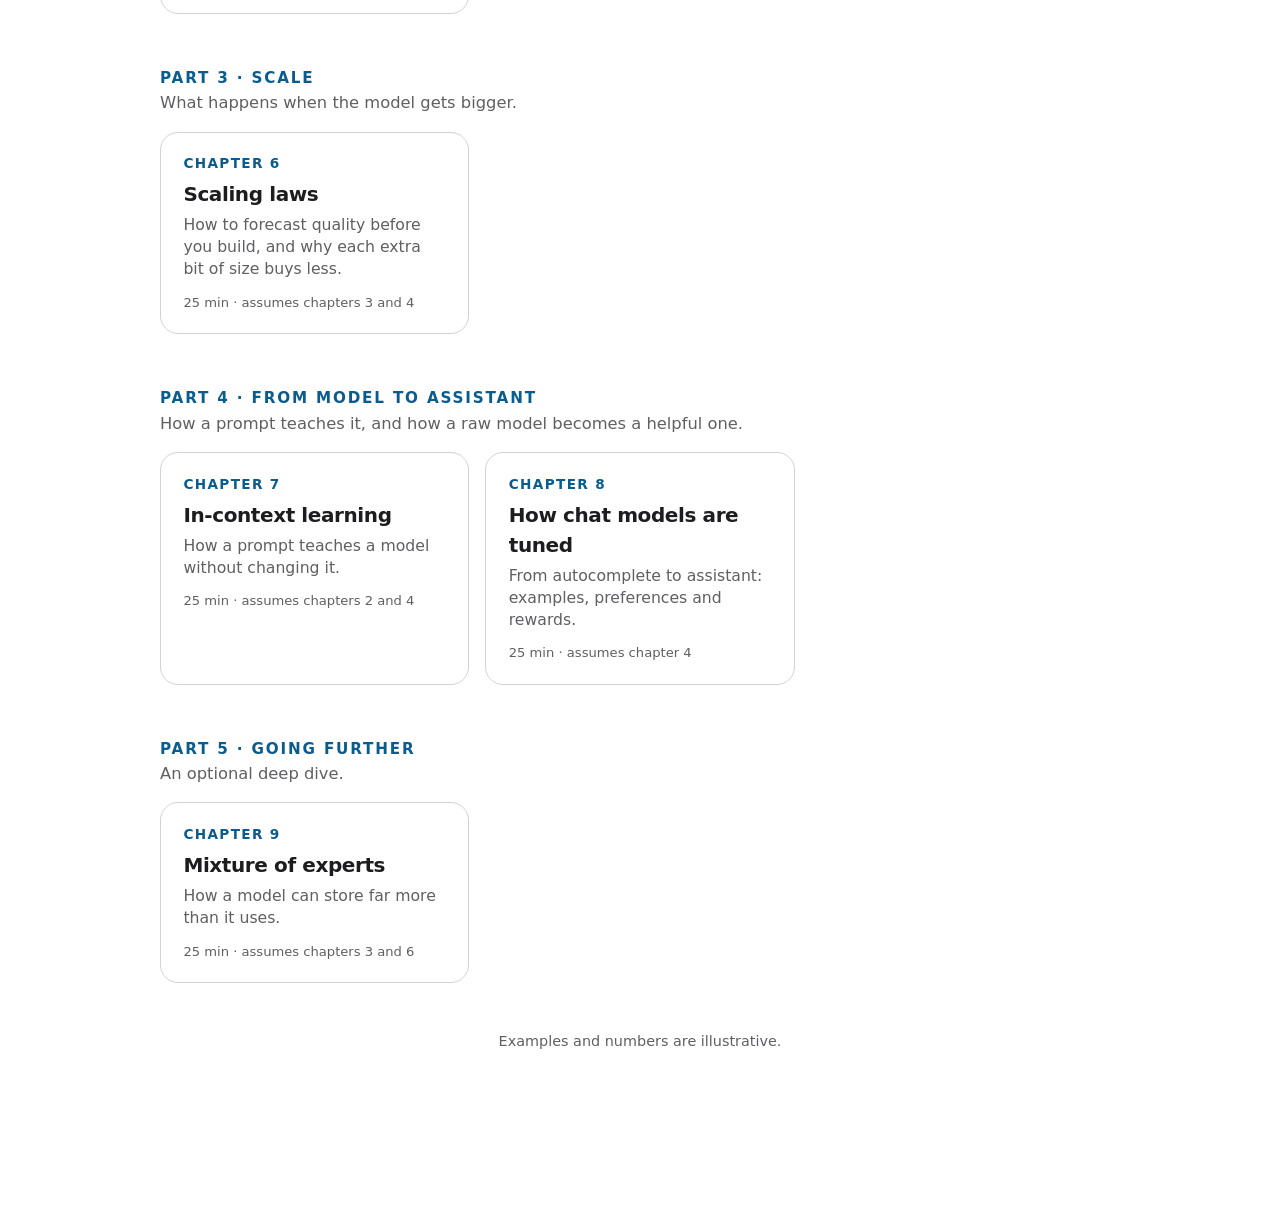
==== commit 42000850: "Remove the footer number cruncher Co-Authored-By: Claude Sonnet 5.5 <noreply@anthropic.com>" ====
--- a/index.html
+++ b/index.html
@@ -16,14 +16,14 @@
 <meta property="og:url" content="https://matthewschmidt1-lgtm.github.io/ai-mechanics/">
 <meta property="og:image" content="https://matthewschmidt1-lgtm.github.io/ai-mechanics/assets/og.png">
 <meta name="twitter:card" content="summary_large_image">
-<link rel="stylesheet" href="css/book.css?v=2.1">
-<script src="js/prefs.js?v=2.1"></script>
+<link rel="stylesheet" href="css/book.css?v=2.2">
+<script src="js/prefs.js?v=2.2"></script>
 </head>
 <body>
 <div id="app"><noscript><p style="font:17px/1.5 -apple-system,Segoe UI,Roboto,sans-serif;max-width:34em;margin:4rem auto;padding:0 1.2rem">AI Mechanics needs JavaScript to show its chapters and figures. Please turn it on, or open this page in a different browser.</p></noscript></div>
 <script>window.__video=1; window.__story=0;</script>
-<script src="js/kit.js?v=2.1"></script>
-<script src="js/chapters.js?v=2.1"></script>
-<script src="js/home.js?v=2.1"></script>
+<script src="js/kit.js?v=2.2"></script>
+<script src="js/chapters.js?v=2.2"></script>
+<script src="js/home.js?v=2.2"></script>
 </body>
 </html>
--- a/css/book.css
+++ b/css/book.css
@@ -343,20 +343,10 @@
 /* ---- reduce motion (the reader's choice, on top of the system setting) ---- */
 :root[data-motion=reduce] *,:root[data-motion=reduce] *::before,:root[data-motion=reduce] *::after{animation-duration:.01ms!important;animation-delay:0s!important;animation-iteration-count:1!important;transition-duration:.01ms!important;scroll-behavior:auto!important}
 :root[data-motion=reduce] .rise{opacity:1}
-:root[data-motion=reduce] .cruncher .strip{animation:none}
 
 /* ---- the footer number cruncher ---- */
 .foot{display:flex;flex-direction:column;align-items:center;gap:.9rem}
 .foot p{margin:0}
-.cruncher{display:inline-flex;align-items:center;gap:.7rem;padding:.55rem 1rem;border:1px solid var(--line);border-radius:16px;background:var(--panel);font-family:var(--mono);font-size:1.15rem;color:var(--ink)}
-.cr-sigma{color:var(--brand);font-weight:700;font-size:1.3em;line-height:1}
-.cr-eq{color:var(--muted)}
-.cr-wheels{display:inline-flex;gap:.18rem;padding:.2rem .45rem;border-radius:9px;background:var(--panel2)}
-.cruncher .wheel{display:block;height:1.3em;line-height:1.3em;overflow:hidden;width:.72em;text-align:center;font-weight:700}
-.cruncher .strip{display:flex;flex-direction:column;animation:crunch var(--d,1.4s) steps(10,end) infinite}
-.cruncher .strip span{display:block;height:1.3em}
-@keyframes crunch{to{transform:translateY(-13em)}}
-@media (prefers-reduced-motion: reduce){.cruncher .strip{animation:none}}
 .a11y-panel{width:min(23rem,calc(100vw - 24px))}
 .a11y-row{flex-wrap:wrap}
 .a11y-seg button{padding:0 .75rem}
